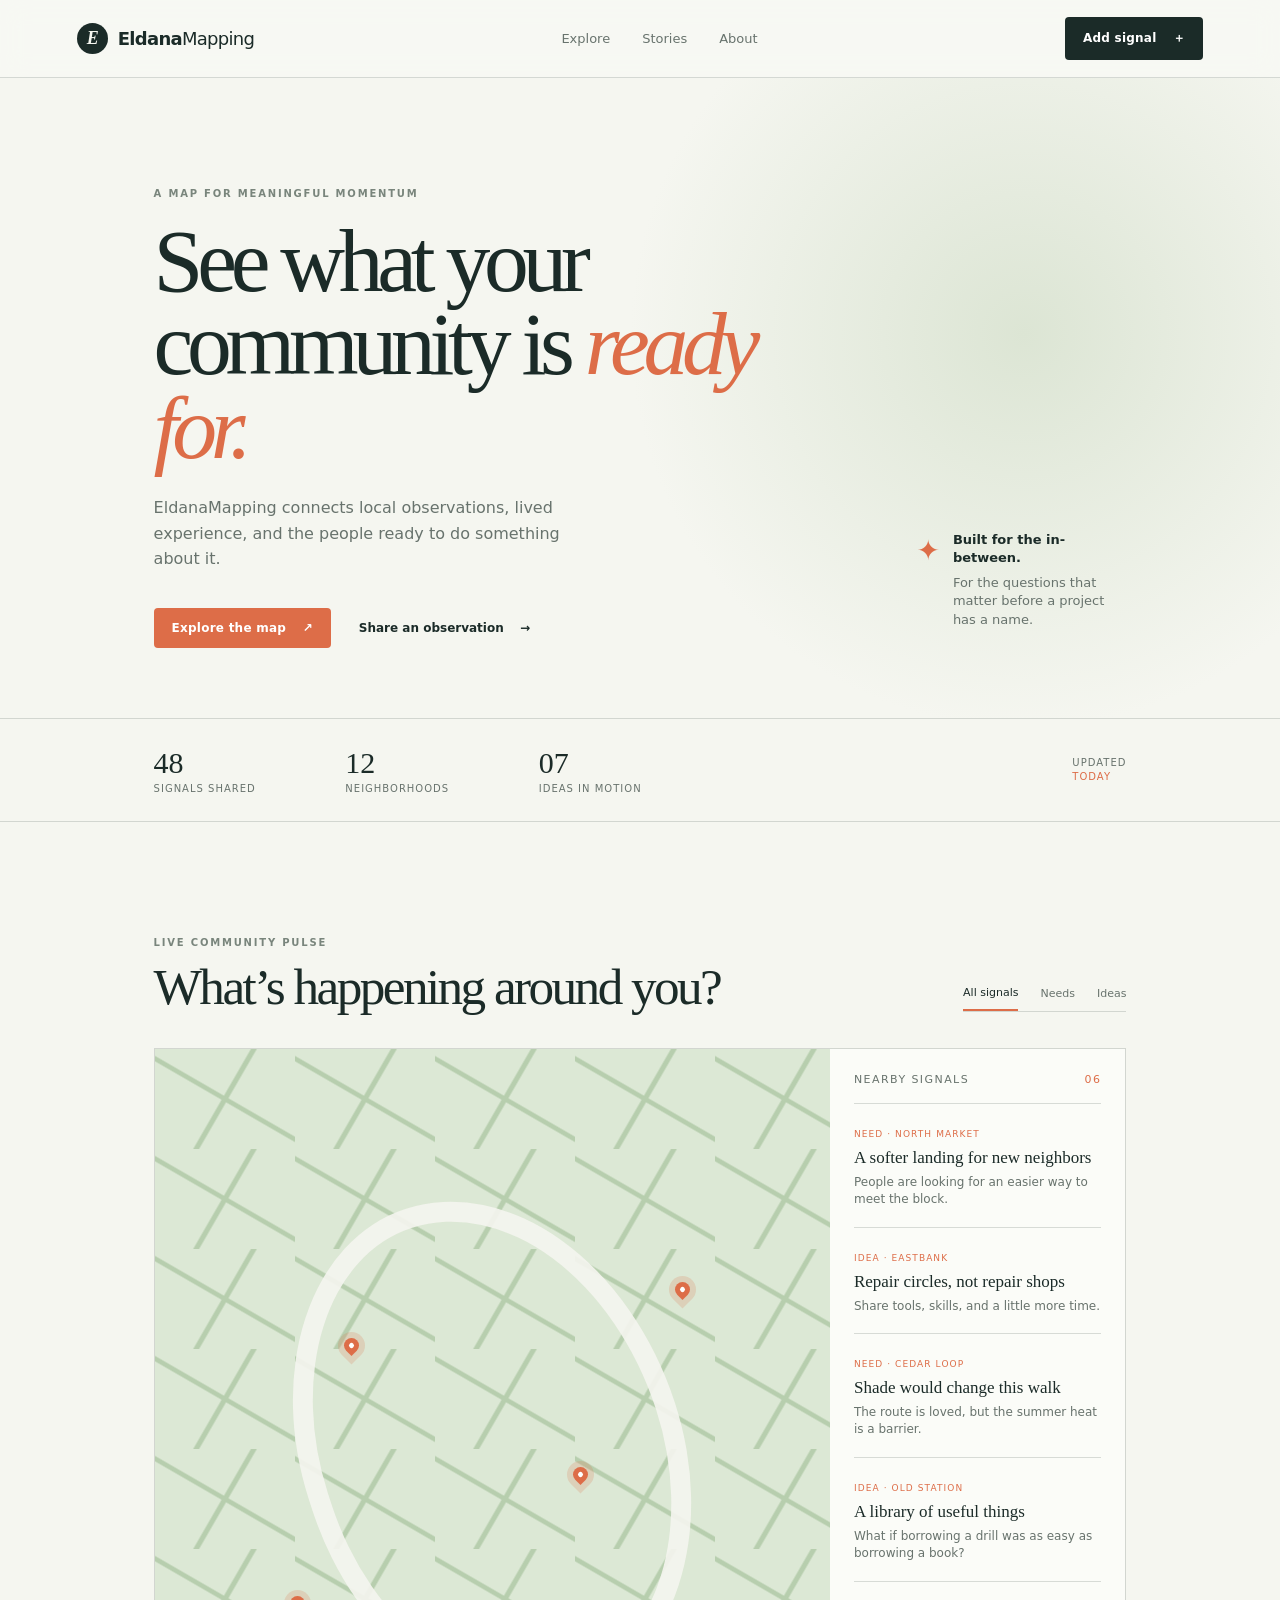
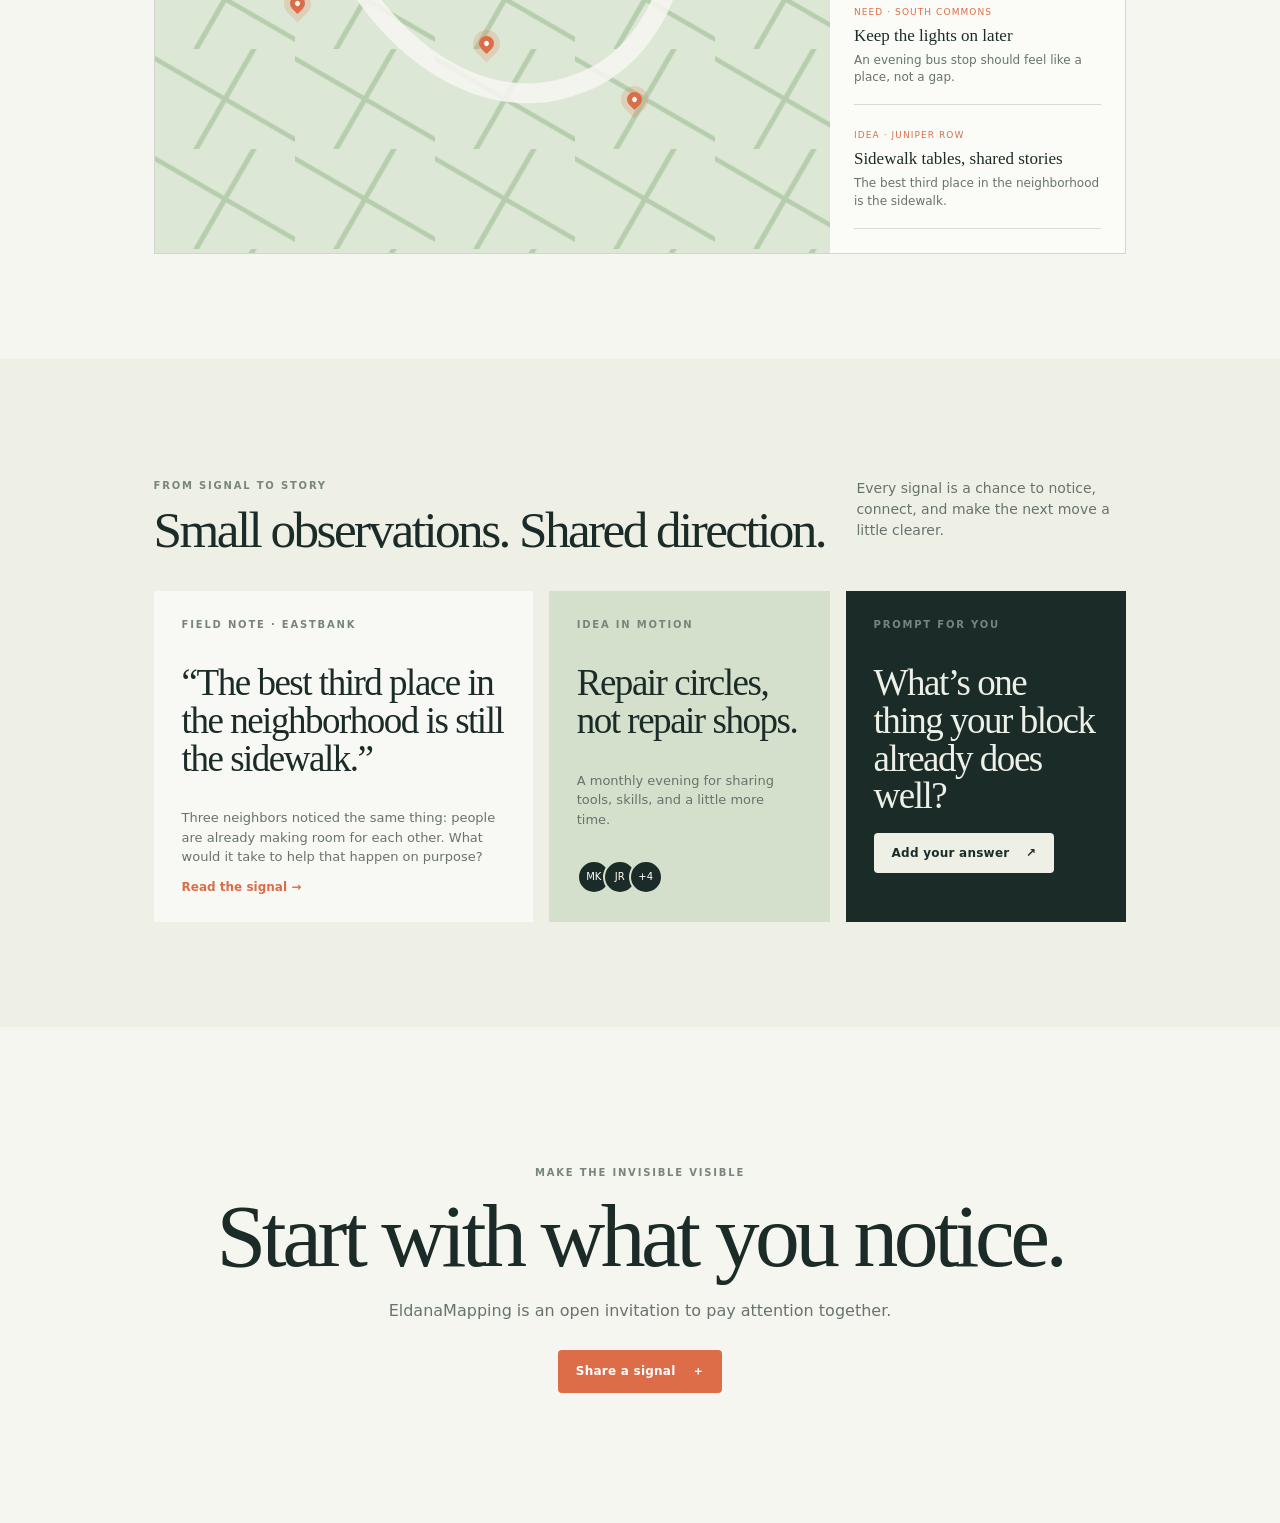
==== web/index.html @ 8d269df3 "feat: establish EldanaMapping hackathon foundation" ====
<!doctype html>
<html lang="en">
<head>
  <meta charset="utf-8">
  <meta name="viewport" content="width=device-width, initial-scale=1">
  <title>EldanaMapping — community signals, connected</title>
  <link rel="stylesheet" href="./styles.css">
</head>
<body>
  <header class="topbar">
    <a class="brand" href="#top"><span class="brand-mark">E</span><span>Eldana<span class="brand-light">Mapping</span></span></a>
    <nav aria-label="Primary"><a href="#map">Explore</a><a href="#stories">Stories</a><a href="#about">About</a></nav>
    <button class="button button-dark" data-action="new-signal">Add signal <span>＋</span></button>
  </header>
  <main id="top">
    <section class="hero">
      <div class="hero-copy"><p class="eyebrow">A map for meaningful momentum</p><h1>See what your community is <em>ready for.</em></h1><p class="hero-intro">EldanaMapping connects local observations, lived experience, and the people ready to do something about it.</p><div class="hero-actions"><a class="button button-primary" href="#map">Explore the map <span>↗</span></a><button class="text-button" data-action="new-signal">Share an observation <span>→</span></button></div></div>
      <div class="hero-note"><span class="note-pin">✦</span><div><strong>Built for the in-between.</strong><p>For the questions that matter before a project has a name.</p></div></div>
    </section>
    <section class="stats" aria-label="Community pulse"><div><strong>48</strong><span>signals shared</span></div><div><strong>12</strong><span>neighborhoods</span></div><div><strong>07</strong><span>ideas in motion</span></div><div class="stats-note">updated <strong>today</strong></div></section>
    <section id="map" class="map-section"><div class="section-heading"><div><p class="eyebrow">Live community pulse</p><h2>What’s happening around you?</h2></div><div class="filters"><button class="filter active" data-filter="all">All signals</button><button class="filter" data-filter="need">Needs</button><button class="filter" data-filter="idea">Ideas</button></div></div><div class="map-layout"><div class="map-canvas" id="map-canvas" aria-label="Illustrated community map"></div><aside class="signal-panel"><div class="panel-header"><span>Nearby signals</span><span class="signal-count" id="signal-count">06</span></div><div id="signal-list"></div></aside></div></section>
    <section id="stories" class="stories"><div class="section-heading"><div><p class="eyebrow">From signal to story</p><h2>Small observations. Shared direction.</h2></div><p class="heading-support">Every signal is a chance to notice, connect, and make the next move a little clearer.</p></div><div class="story-grid"><article class="story-card story-feature"><span class="story-label">Field note · Eastbank</span><h3>“The best third place in the neighborhood is still the sidewalk.”</h3><p>Three neighbors noticed the same thing: people are already making room for each other. What would it take to help that happen on purpose?</p><a href="#map">Read the signal <span>→</span></a></article><article class="story-card story-soft"><span class="story-label">Idea in motion</span><h3>Repair circles, not repair shops.</h3><p>A monthly evening for sharing tools, skills, and a little more time.</p><div class="avatar-row"><span>MK</span><span>JR</span><span>+4</span></div></article><article class="story-card story-dark"><span class="story-label">Prompt for you</span><h3>What’s one thing your block already does well?</h3><button class="button button-light" data-action="new-signal">Add your answer <span>↗</span></button></article></div></section>
    <section id="about" class="closing"><p class="eyebrow">Make the invisible visible</p><h2>Start with what you notice.</h2><p>EldanaMapping is an open invitation to pay attention together.</p><button class="button button-primary" data-action="new-signal">Share a signal <span>＋</span></button></section>
  </main>
  <dialog id="signal-dialog"><form method="dialog" id="signal-form"><button class="dialog-close" value="cancel" aria-label="Close">×</button><p class="eyebrow">Add to the map</p><h2>What are you noticing?</h2><label>Title<input name="title" required placeholder="A short, clear observation"></label><label>Type<select name="type"><option value="need">Need</option><option value="idea">Idea</option></select></label><label>Place<input name="place" placeholder="A neighborhood or landmark"></label><label>Tell us more<textarea name="description" rows="4" placeholder="What would you want a neighbor to understand?"></textarea></label><button class="button button-primary" value="default">Place signal <span>↗</span></button></form></dialog>
  <script src="./app.js"></script>
</body>
</html>
---- web/styles.css ----
:root{--ink:#1b2b28;--muted:#68736d;--paper:#f5f6f0;--cream:#eef0e6;--green:#c8d7bd;--accent:#dd6d48;--line:rgba(27,43,40,.16);font-family:Inter,ui-sans-serif,system-ui,-apple-system,BlinkMacSystemFont,"Segoe UI",sans-serif}*{box-sizing:border-box}html{scroll-behavior:smooth}body{margin:0;color:var(--ink);background:var(--paper)}a{text-decoration:none;color:inherit}.topbar{height:78px;padding:0 6vw;display:flex;align-items:center;justify-content:space-between;border-bottom:1px solid var(--line);background:#f8f9f4cc;backdrop-filter:blur(14px);position:sticky;top:0;z-index:4}.brand{display:flex;gap:10px;align-items:center;font-weight:750;letter-spacing:-.04em;font-size:18px}.brand-mark{display:grid;place-items:center;width:31px;height:31px;border-radius:50%;background:var(--ink);color:var(--paper);font-family:Georgia,serif;font-style:italic}.brand-light{font-weight:400}.topbar nav{display:flex;gap:32px;font-size:13px;color:var(--muted)}button{font:inherit;cursor:pointer;border:0}.button{border-radius:4px;padding:13px 18px;font-size:12px;font-weight:700;letter-spacing:.02em}.button-dark{background:var(--ink);color:white}.button-primary{background:var(--accent);color:#fff}.button-light{background:#eef0e6;color:var(--ink)}.hero{min-height:550px;padding:100px 12vw 70px;display:flex;justify-content:space-between;align-items:flex-end;background:radial-gradient(circle at 80% 40%,#dce5d4 0,#f5f6f0 36%)}.hero-copy{max-width:650px}.eyebrow,.story-label{font-size:10px;text-transform:uppercase;letter-spacing:.18em;color:#79857c;font-weight:700}.hero h1{font:400 clamp(50px,7vw,92px)/.93 Georgia,serif;letter-spacing:-.07em;margin:20px 0 26px}.hero h1 em{color:var(--accent);font-style:italic}.hero-intro{font-size:16px;line-height:1.6;color:var(--muted);max-width:440px}.hero-actions{display:flex;align-items:center;gap:22px;margin-top:36px}.text-button{background:none;color:var(--ink);font-size:12px;font-weight:700}.text-button span,.button span{padding-left:12px}.hero-note{max-width:210px;display:flex;gap:13px;padding-bottom:12px;font-size:13px;line-height:1.4}.note-pin{font-size:28px;color:var(--accent)}.hero-note p{color:var(--muted);margin:7px 0}.stats{display:flex;gap:7vw;padding:27px 12vw;border-top:1px solid var(--line);border-bottom:1px solid var(--line);align-items:center}.stats div{display:flex;flex-direction:column;gap:3px}.stats strong{font:400 30px Georgia,serif}.stats span,.stats-note{font-size:10px;color:var(--muted);text-transform:uppercase;letter-spacing:.1em}.stats-note{margin-left:auto}.stats-note strong{font:inherit;color:var(--accent)}.map-section,.stories{padding:105px 12vw}.section-heading{display:flex;align-items:flex-end;justify-content:space-between;margin-bottom:36px}.section-heading h2,.closing h2{font:400 clamp(32px,4vw,54px)/1 Georgia,serif;letter-spacing:-.05em;margin:13px 0 0}.filters{display:flex;border-bottom:1px solid var(--line);gap:22px}.filter{background:none;padding:10px 0;color:var(--muted);font-size:11px}.filter.active{color:var(--ink);border-bottom:2px solid var(--accent)}.map-layout{display:grid;grid-template-columns:1.6fr .7fr;min-height:420px;border:1px solid var(--line)}.map-canvas{position:relative;overflow:hidden;background:#dce8d5;background-image:linear-gradient(30deg,transparent 48%,#b7ceae 49%,#b7ceae 51%,transparent 52%),linear-gradient(120deg,transparent 48%,#b7ceae 49%,#b7ceae 51%,transparent 52%);background-size:140px 100px}.map-canvas:before{content:"";position:absolute;inset:18% 22%;border:20px solid #f5f6f0;border-radius:48% 52% 48% 50%;transform:rotate(-18deg);opacity:.9}.map-pin{position:absolute;z-index:1;width:15px;height:15px;border-radius:50% 50% 50% 0;background:var(--accent);transform:rotate(-45deg);box-shadow:0 0 0 6px #dd6d4833}.map-pin::after{content:"";position:absolute;width:5px;height:5px;border-radius:50%;background:#fff;left:5px;top:5px}.signal-panel{background:#fbfcf8;padding:24px}.panel-header{display:flex;justify-content:space-between;font-size:11px;text-transform:uppercase;letter-spacing:.13em;color:var(--muted);padding-bottom:17px;border-bottom:1px solid var(--line)}.signal-count{color:var(--accent)}.signal-item{padding:18px 0;border-bottom:1px solid var(--line);cursor:pointer}.signal-item:hover h4{color:var(--accent)}.signal-item small{font-size:10px;color:var(--muted)}.signal-item h4{font:500 17px Georgia,serif;margin:7px 0 6px;transition:.2s}.signal-item p{margin:0;color:var(--muted);font-size:12px;line-height:1.45}.signal-tag{font-size:9px;text-transform:uppercase;letter-spacing:.12em;color:var(--accent)}.stories{background:var(--cream)}.heading-support{max-width:270px;color:var(--muted);line-height:1.5;font-size:14px}.story-grid{display:grid;grid-template-columns:1.35fr 1fr 1fr;gap:16px}.story-card{min-height:320px;padding:28px;display:flex;flex-direction:column;align-items:flex-start}.story-feature{background:#f8f9f4}.story-soft{background:#d4e0cb}.story-dark{background:var(--ink);color:#edf0e7}.story-card h3{font:400 clamp(25px,3vw,37px)/1.02 Georgia,serif;letter-spacing:-.04em;margin:34px 0 18px}.story-card p{color:var(--muted);line-height:1.5;font-size:13px}.story-dark p{color:#b2c0b4}.story-card a{margin-top:auto;color:var(--accent);font-size:12px;font-weight:700}.avatar-row{display:flex;margin-top:auto}.avatar-row span{display:grid;place-items:center;width:34px;height:34px;border:2px solid #d4e0cb;border-radius:50%;margin-right:-8px;background:var(--ink);color:white;font-size:10px}.closing{text-align:center;padding:130px 20px;background:var(--paper)}.closing h2{font-size:clamp(45px,7vw,90px)}.closing>p:not(.eyebrow){color:var(--muted);margin:20px 0 30px}.closing .button{display:inline-block}dialog{border:0;border-radius:4px;padding:0;max-width:470px;width:calc(100% - 30px);box-shadow:0 25px 100px #1b2b2850}dialog::backdrop{background:#1b2b2877;backdrop-filter:blur(3px)}#signal-form{padding:34px;position:relative}#signal-form h2{font:400 34px Georgia,serif;margin:10px 0 25px}label{display:block;font-size:11px;font-weight:700;margin:15px 0}input,select,textarea{display:block;width:100%;margin-top:7px;border:1px solid var(--line);padding:11px;background:#fbfcf8;font:inherit;font-size:13px;border-radius:2px}.dialog-close{position:absolute;right:20px;top:15px;background:none;font-size:25px;color:var(--muted)}@media(max-width:800px){.topbar{padding:0 5vw}.topbar nav{display:none}.hero{padding:70px 7vw;display:block}.hero-note{margin-top:60px}.stats,.map-section,.stories{padding-left:7vw;padding-right:7vw}.stats{gap:20px;flex-wrap:wrap}.stats-note{margin-left:0}.section-heading{display:block}.filters{margin-top:25px;width:max-content}.map-layout{grid-template-columns:1fr}.map-canvas{min-height:280px}.story-grid{grid-template-columns:1fr}.story-card{min-height:250px}}
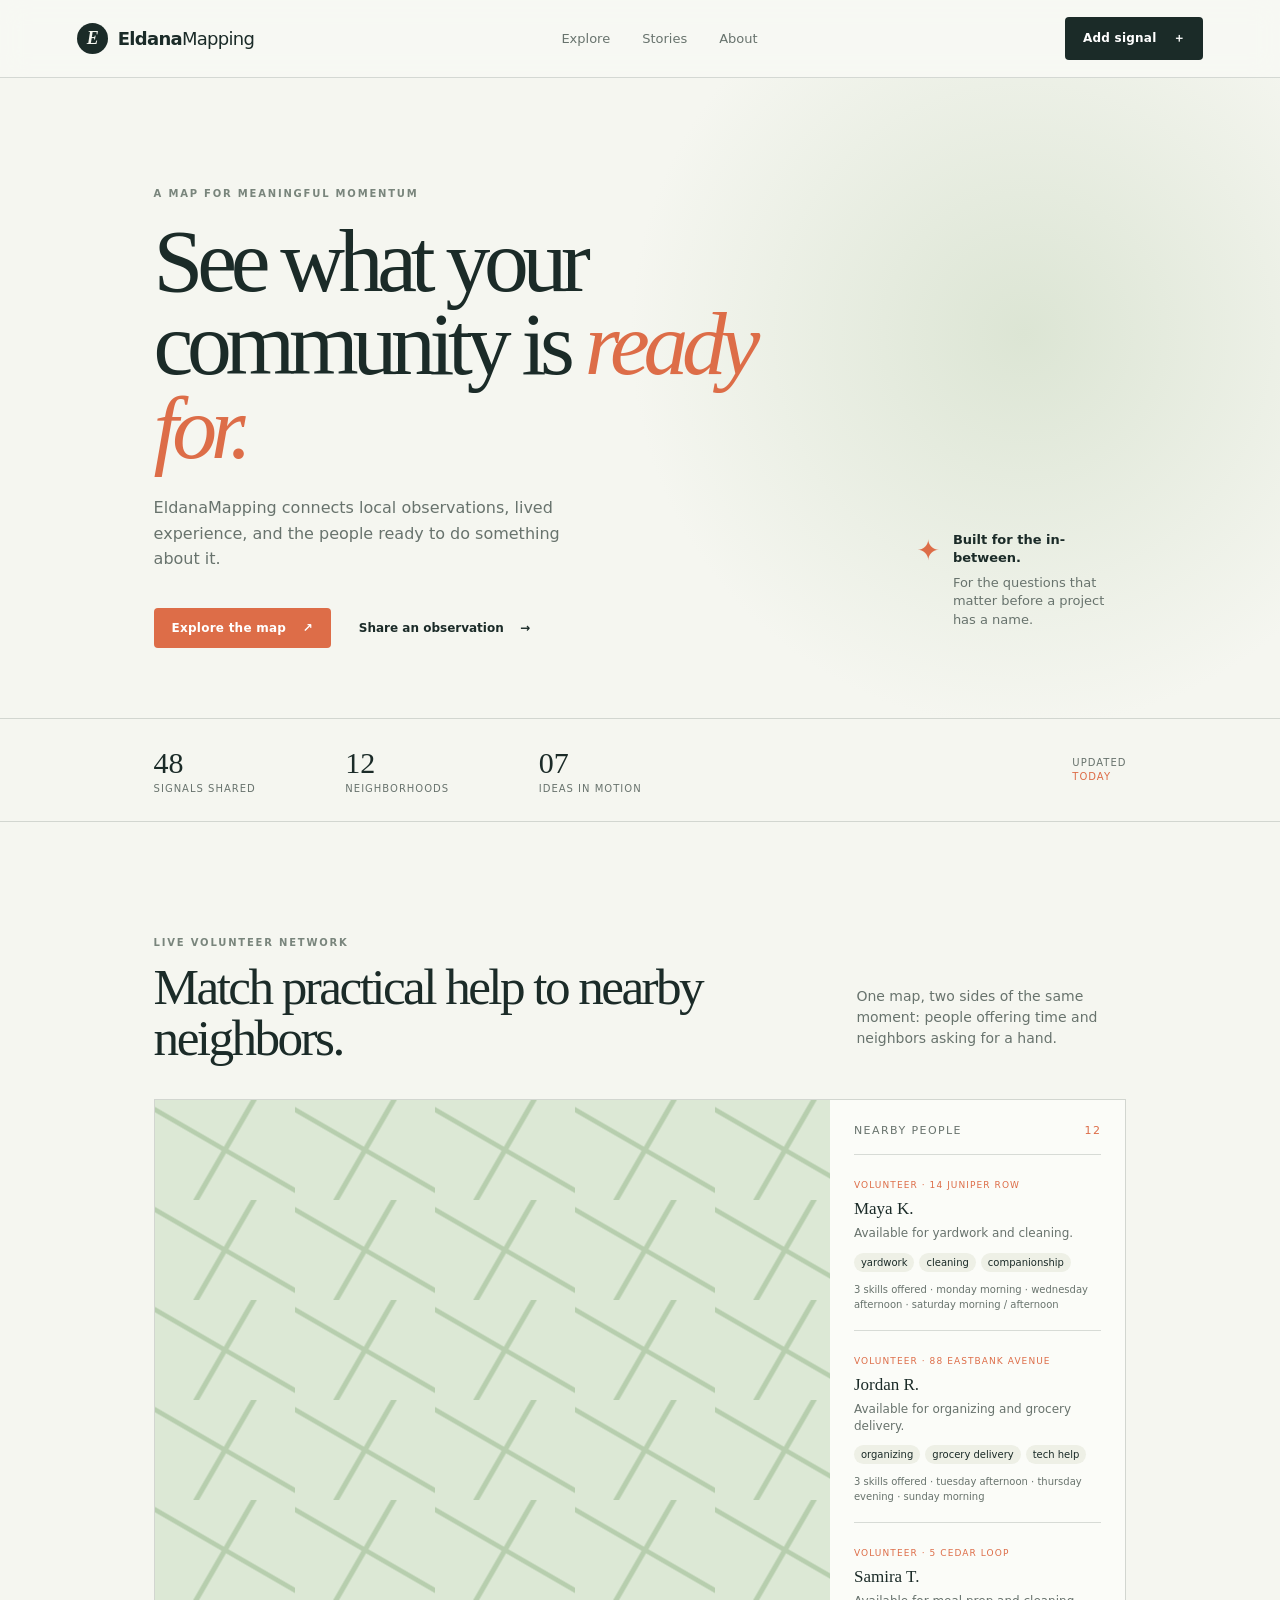
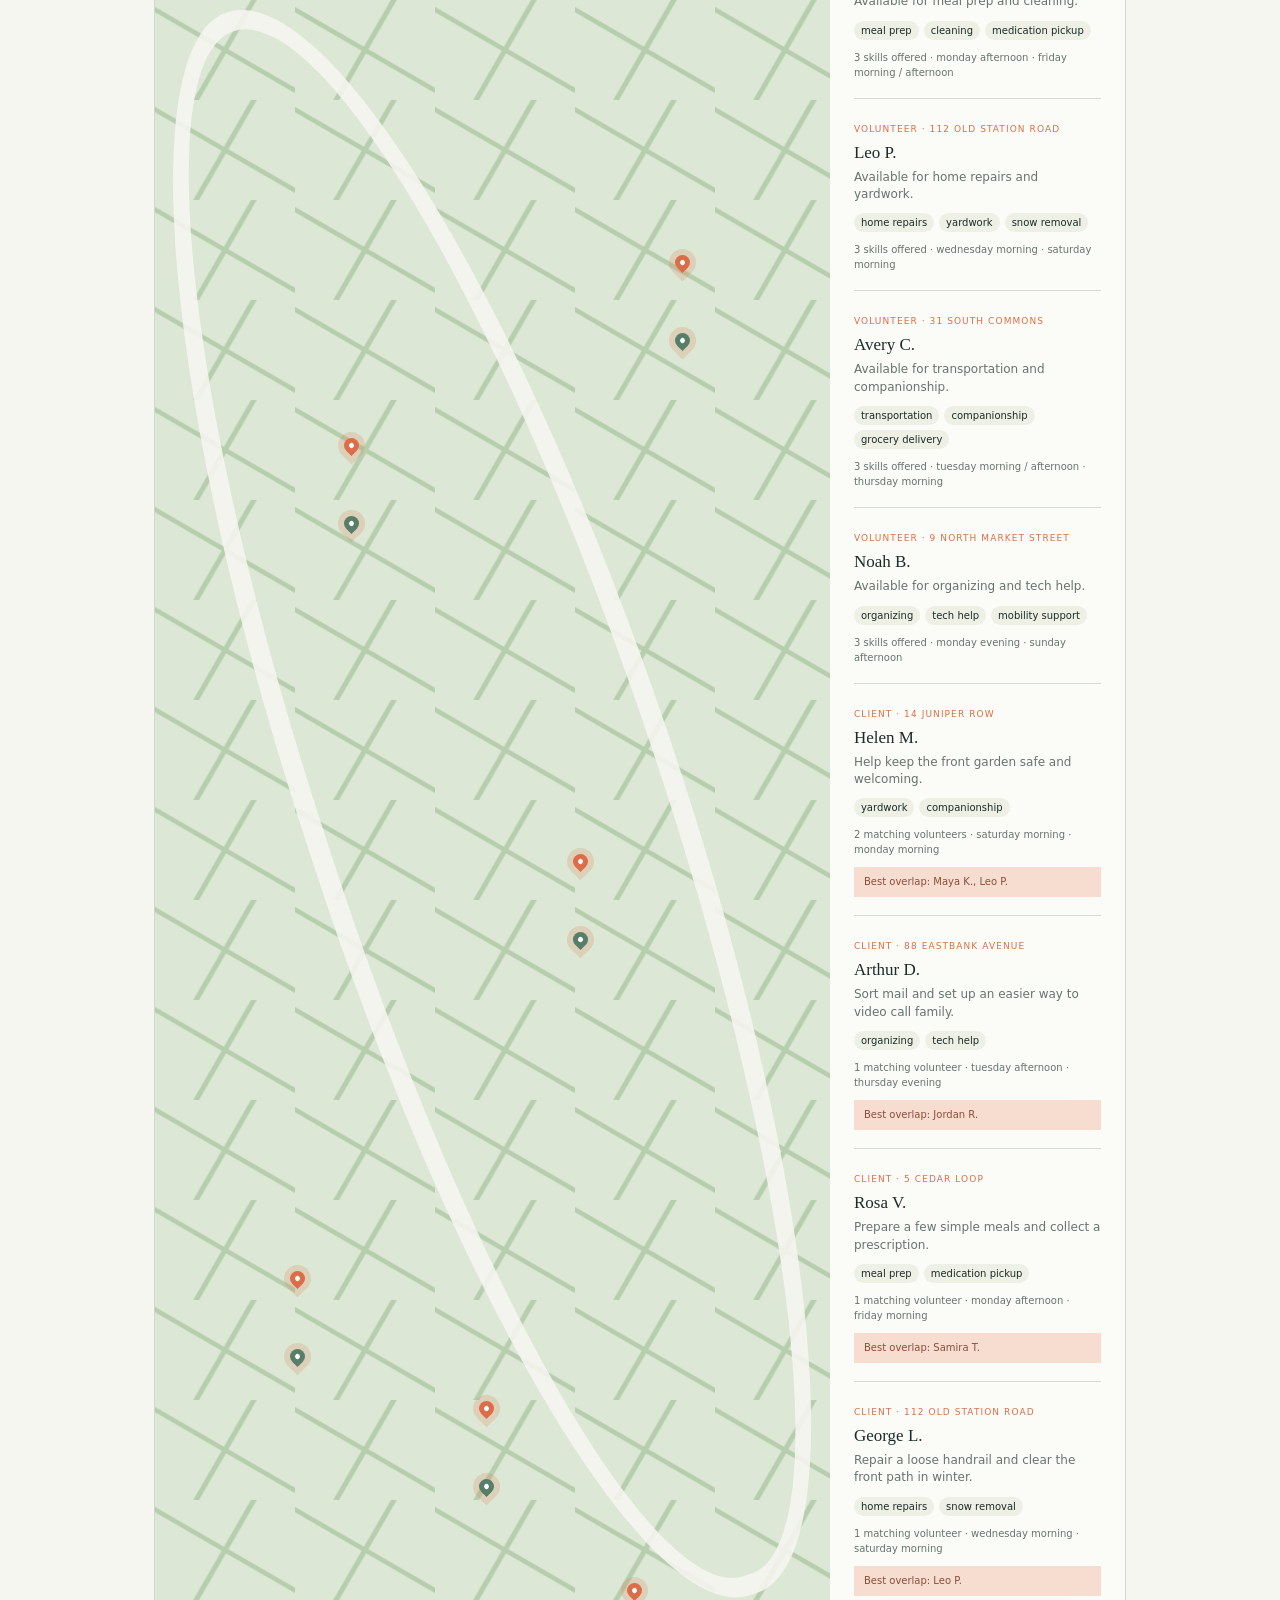
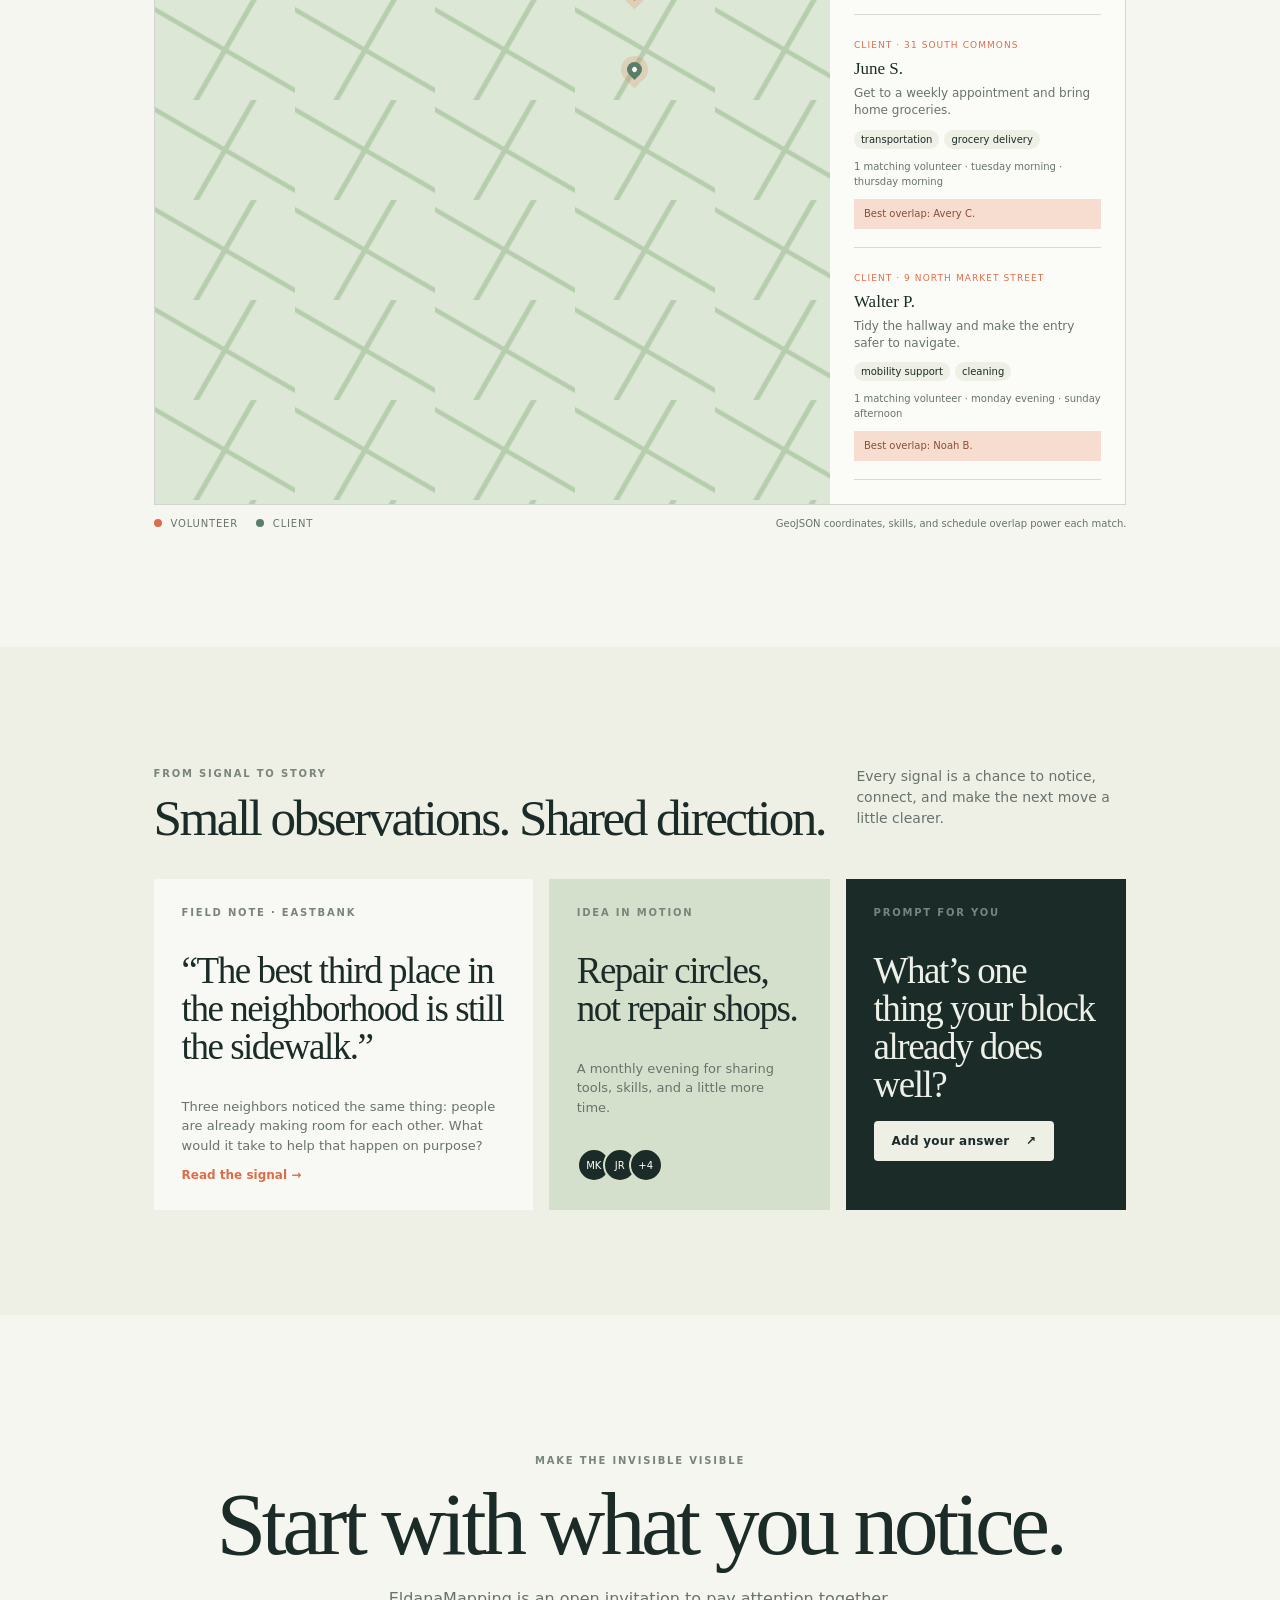
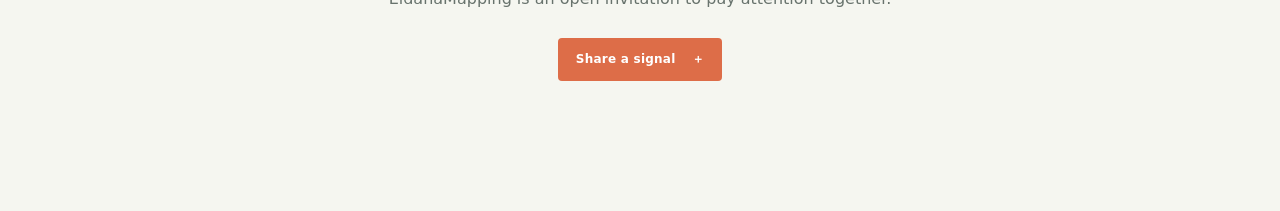
==== commit 7083c44f: "feat: add geojson volunteer and client matching layers" ====
--- a/web/index.html
+++ b/web/index.html
@@ -18,7 +18,7 @@
       <div class="hero-note"><span class="note-pin">✦</span><div><strong>Built for the in-between.</strong><p>For the questions that matter before a project has a name.</p></div></div>
     </section>
     <section class="stats" aria-label="Community pulse"><div><strong>48</strong><span>signals shared</span></div><div><strong>12</strong><span>neighborhoods</span></div><div><strong>07</strong><span>ideas in motion</span></div><div class="stats-note">updated <strong>today</strong></div></section>
-    <section id="map" class="map-section"><div class="section-heading"><div><p class="eyebrow">Live community pulse</p><h2>What’s happening around you?</h2></div><div class="filters"><button class="filter active" data-filter="all">All signals</button><button class="filter" data-filter="need">Needs</button><button class="filter" data-filter="idea">Ideas</button></div></div><div class="map-layout"><div class="map-canvas" id="map-canvas" aria-label="Illustrated community map"></div><aside class="signal-panel"><div class="panel-header"><span>Nearby signals</span><span class="signal-count" id="signal-count">06</span></div><div id="signal-list"></div></aside></div></section>
+    <section id="map" class="map-section"><div class="section-heading"><div><p class="eyebrow">Live volunteer network</p><h2>Match practical help to nearby neighbors.</h2></div><p class="heading-support">One map, two sides of the same moment: people offering time and neighbors asking for a hand.</p></div><div class="map-layout"><div class="map-canvas" id="map-canvas" aria-label="Illustrated community map"></div><aside class="signal-panel"><div class="panel-header"><span>Nearby people</span><span class="signal-count" id="signal-count">12</span></div><div id="signal-list"></div></aside></div><div class="map-legend"><span><i class="legend-dot volunteer-dot"></i> volunteer</span><span><i class="legend-dot client-dot"></i> client</span><span class="legend-note">GeoJSON coordinates, skills, and schedule overlap power each match.</span></div></section>
     <section id="stories" class="stories"><div class="section-heading"><div><p class="eyebrow">From signal to story</p><h2>Small observations. Shared direction.</h2></div><p class="heading-support">Every signal is a chance to notice, connect, and make the next move a little clearer.</p></div><div class="story-grid"><article class="story-card story-feature"><span class="story-label">Field note · Eastbank</span><h3>“The best third place in the neighborhood is still the sidewalk.”</h3><p>Three neighbors noticed the same thing: people are already making room for each other. What would it take to help that happen on purpose?</p><a href="#map">Read the signal <span>→</span></a></article><article class="story-card story-soft"><span class="story-label">Idea in motion</span><h3>Repair circles, not repair shops.</h3><p>A monthly evening for sharing tools, skills, and a little more time.</p><div class="avatar-row"><span>MK</span><span>JR</span><span>+4</span></div></article><article class="story-card story-dark"><span class="story-label">Prompt for you</span><h3>What’s one thing your block already does well?</h3><button class="button button-light" data-action="new-signal">Add your answer <span>↗</span></button></article></div></section>
     <section id="about" class="closing"><p class="eyebrow">Make the invisible visible</p><h2>Start with what you notice.</h2><p>EldanaMapping is an open invitation to pay attention together.</p><button class="button button-primary" data-action="new-signal">Share a signal <span>＋</span></button></section>
   </main>
--- a/web/styles.css
+++ b/web/styles.css
@@ -1 +1,2 @@
 :root{--ink:#1b2b28;--muted:#68736d;--paper:#f5f6f0;--cream:#eef0e6;--green:#c8d7bd;--accent:#dd6d48;--line:rgba(27,43,40,.16);font-family:Inter,ui-sans-serif,system-ui,-apple-system,BlinkMacSystemFont,"Segoe UI",sans-serif}*{box-sizing:border-box}html{scroll-behavior:smooth}body{margin:0;color:var(--ink);background:var(--paper)}a{text-decoration:none;color:inherit}.topbar{height:78px;padding:0 6vw;display:flex;align-items:center;justify-content:space-between;border-bottom:1px solid var(--line);background:#f8f9f4cc;backdrop-filter:blur(14px);position:sticky;top:0;z-index:4}.brand{display:flex;gap:10px;align-items:center;font-weight:750;letter-spacing:-.04em;font-size:18px}.brand-mark{display:grid;place-items:center;width:31px;height:31px;border-radius:50%;background:var(--ink);color:var(--paper);font-family:Georgia,serif;font-style:italic}.brand-light{font-weight:400}.topbar nav{display:flex;gap:32px;font-size:13px;color:var(--muted)}button{font:inherit;cursor:pointer;border:0}.button{border-radius:4px;padding:13px 18px;font-size:12px;font-weight:700;letter-spacing:.02em}.button-dark{background:var(--ink);color:white}.button-primary{background:var(--accent);color:#fff}.button-light{background:#eef0e6;color:var(--ink)}.hero{min-height:550px;padding:100px 12vw 70px;display:flex;justify-content:space-between;align-items:flex-end;background:radial-gradient(circle at 80% 40%,#dce5d4 0,#f5f6f0 36%)}.hero-copy{max-width:650px}.eyebrow,.story-label{font-size:10px;text-transform:uppercase;letter-spacing:.18em;color:#79857c;font-weight:700}.hero h1{font:400 clamp(50px,7vw,92px)/.93 Georgia,serif;letter-spacing:-.07em;margin:20px 0 26px}.hero h1 em{color:var(--accent);font-style:italic}.hero-intro{font-size:16px;line-height:1.6;color:var(--muted);max-width:440px}.hero-actions{display:flex;align-items:center;gap:22px;margin-top:36px}.text-button{background:none;color:var(--ink);font-size:12px;font-weight:700}.text-button span,.button span{padding-left:12px}.hero-note{max-width:210px;display:flex;gap:13px;padding-bottom:12px;font-size:13px;line-height:1.4}.note-pin{font-size:28px;color:var(--accent)}.hero-note p{color:var(--muted);margin:7px 0}.stats{display:flex;gap:7vw;padding:27px 12vw;border-top:1px solid var(--line);border-bottom:1px solid var(--line);align-items:center}.stats div{display:flex;flex-direction:column;gap:3px}.stats strong{font:400 30px Georgia,serif}.stats span,.stats-note{font-size:10px;color:var(--muted);text-transform:uppercase;letter-spacing:.1em}.stats-note{margin-left:auto}.stats-note strong{font:inherit;color:var(--accent)}.map-section,.stories{padding:105px 12vw}.section-heading{display:flex;align-items:flex-end;justify-content:space-between;margin-bottom:36px}.section-heading h2,.closing h2{font:400 clamp(32px,4vw,54px)/1 Georgia,serif;letter-spacing:-.05em;margin:13px 0 0}.filters{display:flex;border-bottom:1px solid var(--line);gap:22px}.filter{background:none;padding:10px 0;color:var(--muted);font-size:11px}.filter.active{color:var(--ink);border-bottom:2px solid var(--accent)}.map-layout{display:grid;grid-template-columns:1.6fr .7fr;min-height:420px;border:1px solid var(--line)}.map-canvas{position:relative;overflow:hidden;background:#dce8d5;background-image:linear-gradient(30deg,transparent 48%,#b7ceae 49%,#b7ceae 51%,transparent 52%),linear-gradient(120deg,transparent 48%,#b7ceae 49%,#b7ceae 51%,transparent 52%);background-size:140px 100px}.map-canvas:before{content:"";position:absolute;inset:18% 22%;border:20px solid #f5f6f0;border-radius:48% 52% 48% 50%;transform:rotate(-18deg);opacity:.9}.map-pin{position:absolute;z-index:1;width:15px;height:15px;border-radius:50% 50% 50% 0;background:var(--accent);transform:rotate(-45deg);box-shadow:0 0 0 6px #dd6d4833}.map-pin::after{content:"";position:absolute;width:5px;height:5px;border-radius:50%;background:#fff;left:5px;top:5px}.signal-panel{background:#fbfcf8;padding:24px}.panel-header{display:flex;justify-content:space-between;font-size:11px;text-transform:uppercase;letter-spacing:.13em;color:var(--muted);padding-bottom:17px;border-bottom:1px solid var(--line)}.signal-count{color:var(--accent)}.signal-item{padding:18px 0;border-bottom:1px solid var(--line);cursor:pointer}.signal-item:hover h4{color:var(--accent)}.signal-item small{font-size:10px;color:var(--muted)}.signal-item h4{font:500 17px Georgia,serif;margin:7px 0 6px;transition:.2s}.signal-item p{margin:0;color:var(--muted);font-size:12px;line-height:1.45}.signal-tag{font-size:9px;text-transform:uppercase;letter-spacing:.12em;color:var(--accent)}.stories{background:var(--cream)}.heading-support{max-width:270px;color:var(--muted);line-height:1.5;font-size:14px}.story-grid{display:grid;grid-template-columns:1.35fr 1fr 1fr;gap:16px}.story-card{min-height:320px;padding:28px;display:flex;flex-direction:column;align-items:flex-start}.story-feature{background:#f8f9f4}.story-soft{background:#d4e0cb}.story-dark{background:var(--ink);color:#edf0e7}.story-card h3{font:400 clamp(25px,3vw,37px)/1.02 Georgia,serif;letter-spacing:-.04em;margin:34px 0 18px}.story-card p{color:var(--muted);line-height:1.5;font-size:13px}.story-dark p{color:#b2c0b4}.story-card a{margin-top:auto;color:var(--accent);font-size:12px;font-weight:700}.avatar-row{display:flex;margin-top:auto}.avatar-row span{display:grid;place-items:center;width:34px;height:34px;border:2px solid #d4e0cb;border-radius:50%;margin-right:-8px;background:var(--ink);color:white;font-size:10px}.closing{text-align:center;padding:130px 20px;background:var(--paper)}.closing h2{font-size:clamp(45px,7vw,90px)}.closing>p:not(.eyebrow){color:var(--muted);margin:20px 0 30px}.closing .button{display:inline-block}dialog{border:0;border-radius:4px;padding:0;max-width:470px;width:calc(100% - 30px);box-shadow:0 25px 100px #1b2b2850}dialog::backdrop{background:#1b2b2877;backdrop-filter:blur(3px)}#signal-form{padding:34px;position:relative}#signal-form h2{font:400 34px Georgia,serif;margin:10px 0 25px}label{display:block;font-size:11px;font-weight:700;margin:15px 0}input,select,textarea{display:block;width:100%;margin-top:7px;border:1px solid var(--line);padding:11px;background:#fbfcf8;font:inherit;font-size:13px;border-radius:2px}.dialog-close{position:absolute;right:20px;top:15px;background:none;font-size:25px;color:var(--muted)}@media(max-width:800px){.topbar{padding:0 5vw}.topbar nav{display:none}.hero{padding:70px 7vw;display:block}.hero-note{margin-top:60px}.stats,.map-section,.stories{padding-left:7vw;padding-right:7vw}.stats{gap:20px;flex-wrap:wrap}.stats-note{margin-left:0}.section-heading{display:block}.filters{margin-top:25px;width:max-content}.map-layout{grid-template-columns:1fr}.map-canvas{min-height:280px}.story-grid{grid-template-columns:1fr}.story-card{min-height:250px}}
+.map-pin.client-pin{background:#587d69}.skill-row{display:flex;flex-wrap:wrap;gap:5px;margin:10px 0}.skill-row span{padding:4px 7px;background:#eef0e6;color:var(--ink);font-size:10px;border-radius:20px}.schedule-line{display:block;line-height:1.5}.match-note{margin-top:10px;padding:8px 10px;background:#f6ddcf;color:#8b4d3a;font-size:10px;line-height:1.4}.match-note.muted{background:#f0f1eb;color:var(--muted)}.map-legend{display:flex;align-items:center;gap:18px;padding:13px 0;color:var(--muted);font-size:10px;text-transform:uppercase;letter-spacing:.08em}.legend-dot{display:inline-block;width:8px;height:8px;border-radius:50%;margin-right:5px;background:var(--accent)}.client-dot{background:#587d69}.legend-note{margin-left:auto;text-transform:none;letter-spacing:0}
